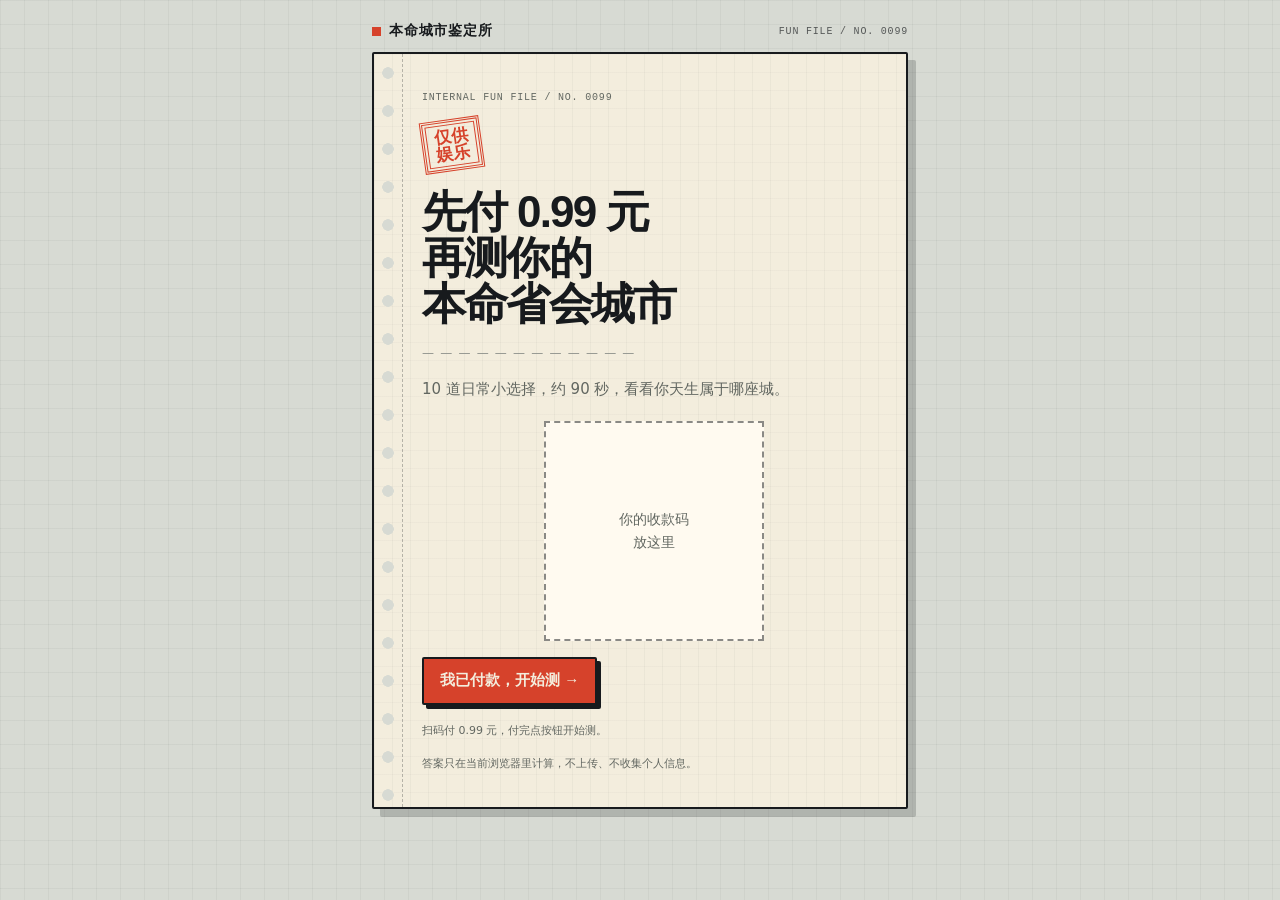
==== bengming-paywall.html @ f3a7c0a3 "add pay-first quiz page" ====
<!doctype html>
<html lang="zh-CN">
<head>
<meta charset="utf-8">
<meta name="viewport" content="width=device-width, initial-scale=1, viewport-fit=cover">
<meta name="description" content="测你的本命省会城市：10 道题，看看你天生属于哪座城。仅供娱乐。">
<meta name="theme-color" content="#d7dad3">
<title>测你的本命省会城市</title>
<style>
:root {
  --paper: #f3eddd;
  --ink: #171a1d;
  --accent: #d6422b;
  --secondary: #2457d6;
  --wash: #d7dad3;
  --muted: #626761;
  --display-font: "Arial Black", "Microsoft YaHei", "PingFang SC", sans-serif;
  --body-font: "Microsoft YaHei", "PingFang SC", system-ui, sans-serif;
}
* { box-sizing: border-box; }
html {
  background:
    linear-gradient(rgba(23,26,29,0.045) 1px, transparent 1px),
    linear-gradient(90deg, rgba(23,26,29,0.045) 1px, transparent 1px),
    var(--wash);
  background-size: 24px 24px;
}
body { min-width: 320px; margin: 0; color: var(--ink); font-family: var(--body-font); }
button { font: inherit; cursor: pointer; }
.app-shell { width: min(100%, 560px); min-height: 100dvh; margin: 0 auto; padding: 10px 12px 28px; }
.site-header {
  min-height: 42px; display: flex; align-items: center; justify-content: space-between; gap: 12px;
  color: rgba(23,26,29,0.68); font-family: Consolas, "Courier New", monospace;
  font-size: 10px; letter-spacing: 0.08em; text-transform: uppercase;
}
.site-header__title {
  display: flex; align-items: center; gap: 8px; color: var(--ink);
  font-family: var(--display-font); font-size: 14px; font-weight: 900;
}
.site-header__title::before { content: ""; width: 9px; height: 9px; flex: 0 0 auto; background: var(--accent); }
.stage {
  position: relative; overflow: hidden; width: 100%; min-height: 420px;
  background:
    linear-gradient(90deg, rgba(23,26,29,0.035) 1px, transparent 1px),
    linear-gradient(rgba(23,26,29,0.025) 1px, transparent 1px),
    var(--paper);
  background-size: 18px 18px;
  border: 2px solid var(--ink); border-radius: 2px;
  box-shadow: 8px 8px 0 rgba(23,26,29,0.2);
  padding: 28px 20px 24px 48px;
}
.stage::after {
  content: ""; position: absolute; top: 0; bottom: 0; left: 0; width: 28px;
  border-right: 1px dashed rgba(23,26,29,0.28);
  background: radial-gradient(circle at 14px 19px, var(--wash) 0 5.5px, transparent 6px) 0 0 / 28px 38px repeat-y;
  pointer-events: none;
}
.tag { font-family: Consolas, "Courier New", monospace; font-size: 10px; letter-spacing: 0.08em; color: var(--muted); }
.stamp {
  display: inline-block; padding: 6px 10px; border: 3px double var(--accent);
  outline: 1px solid var(--accent); outline-offset: -6px;
  color: var(--accent); font-family: var(--display-font); font-weight: 900;
  font-size: 17px; line-height: 1; transform: rotate(-8deg);
}
h1.title { margin: 18px 0 0; font-family: var(--display-font); font-weight: 900; font-size: 44px; line-height: 1.05; letter-spacing: -0.04em; }
.rule { margin: 18px 0; color: #8c908a; font-size: 12px; letter-spacing: 0.1em; }
.copy { color: var(--muted); font-size: 15px; line-height: 1.55; }
.big-art {
  margin: 20px 0 0; font-family: "Arial Black", Impact, sans-serif; font-size: 76px;
  line-height: 1; letter-spacing: -0.06em; color: transparent;
  -webkit-text-stroke: 2px var(--ink);
}
.btn {
  min-height: 48px; padding: 10px 16px; border: 2px solid var(--ink); border-radius: 2px;
  background: var(--accent); color: var(--paper); font-family: var(--display-font); font-weight: 900;
  font-size: 15px; box-shadow: 4px 4px 0 var(--ink);
  transition: transform 120ms ease, box-shadow 120ms ease;
}
.btn:hover { transform: translate(2px, 2px); box-shadow: 2px 2px 0 var(--ink); }
.btn:active { transform: translate(4px, 4px); box-shadow: none; }
.btn--dark { background: var(--ink); color: var(--paper); }
.btn--ghost { background: transparent; color: var(--ink); }
.btn:focus-visible, .option:focus-visible { outline: 3px solid var(--secondary); outline-offset: 3px; }

.qr-box { width: 220px; height: 220px; margin: 20px auto 0; display: grid; place-items: center; border: 2px dashed rgba(23,26,29,0.5); background: #fffaf0; color: var(--muted); font-size: 14px; line-height: 1.6; text-align: center; }
.footnote { margin-top: 18px; color: var(--muted); font-size: 11px; line-height: 1.5; }
.route { color: var(--accent); font-family: Consolas, "Courier New", monospace; font-size: 12px; letter-spacing: 0.06em; }
.progress { height: 8px; margin: 10px 0 18px; border: 2px solid var(--ink); background: #fff; }
.progress__fill { height: 100%; background: var(--accent); transition: width 200ms ease; }
.q-lead { color: var(--muted); font-size: 14px; line-height: 1.45; }
.q-prompt { margin: 8px 0 20px; font-family: var(--display-font); font-weight: 900; font-size: 26px; line-height: 1.2; }
.options { display: grid; gap: 12px; }
.option {
  display: flex; align-items: center; gap: 12px; width: 100%;
  padding: 12px 14px 12px 10px; border: 2px solid var(--ink); border-radius: 2px;
  background: #fffaf0; color: var(--ink); text-align: left; font-size: 15px; line-height: 1.3;
  box-shadow: 3px 3px 0 rgba(23,26,29,0.86);
  transition: transform 110ms ease, box-shadow 110ms ease, background 110ms ease;
}
.option:hover { background: #fff; transform: translate(2px, 2px); box-shadow: 1px 1px 0 var(--ink); }
.option:active { transform: translate(3px, 3px); box-shadow: none; }
.option__index {
  display: grid; width: 27px; height: 27px; flex: 0 0 27px; place-items: center;
  border: 1px solid var(--ink); background: var(--ink); color: var(--paper);
  font-family: Consolas, "Courier New", monospace; font-size: 15px; font-weight: 700;
}
.quiz-tip { margin-top: 18px; color: var(--muted); font-size: 11px; }
.kicker { color: var(--accent); font-size: 12px; letter-spacing: 0.06em; }
.result-name { margin: 10px 0 0; font-family: var(--display-font); font-weight: 900; font-size: 44px; line-height: 1.05; letter-spacing: -0.04em; }
.result-role { margin: 8px 0 0; color: var(--secondary); font-size: 18px; }
.result-copy { margin: 18px 0 0; font-size: 16px; line-height: 1.7; }
.barcode { margin: 18px 0 0; color: #8c908a; font-family: Consolas, "Courier New", monospace; font-size: 13px; letter-spacing: 0.02em; }
.share-box {
  margin-top: 18px; padding: 12px 14px; border: 2px dashed rgba(23,26,29,0.5);
  background: #fffaf0; font-family: var(--display-font); font-weight: 900; font-size: 17px;
}
.actions { display: flex; gap: 12px; margin-top: 20px; flex-wrap: wrap; }
.actions .btn { flex: 1 1 auto; }
.copied-tip { margin-top: 10px; color: var(--secondary); font-size: 12px; min-height: 16px; }
@media (max-width: 420px) {
  .app-shell { padding-inline: 8px; }
  .stage { box-shadow: 5px 5px 0 rgba(23,26,29,0.2); padding-left: 40px; }
  h1.title { font-size: 40px; }
  .big-art { font-size: 64px; }
  .result-name { font-size: 36px; }
}
@media (prefers-reduced-motion: reduce) {
  *, *::before, *::after { transition-duration: 0.01ms !important; }
}
</style>
</head>
<body>
<div class="app-shell">
  <header class="site-header">
    <span class="site-header__title">本命城市鉴定所</span>
    <span>FUN FILE / NO. 0099</span>
  </header>
  <main class="stage" id="app"></main>
</div>
<script>
(function () {
  "use strict";

  var CITIES = [
    { id: "chengdu", name: "成都", role: "慢生活天花板", desc: "火锅配盖碗茶，日子过得巴适。你不是拖延，你是在给生活留白。慢一点，幸福就多一点。", share: "我是天生成都人" },
    { id: "chongqing", name: "重庆", role: "山城热辣玩家", desc: "8D魔幻山城，火锅要吃最辣的，楼梯要爬最陡的。你的人生没有平路，但每一层都有风景。", share: "我是天生重庆人" },
    { id: "xian", name: "西安", role: "古都胃与心", desc: "肉夹馍配冰峰，城墙根下晒太阳。你的浪漫里，自带千年历史感。", share: "我是天生西安人" },
    { id: "hangzhou", name: "杭州", role: "江南松弛派", desc: "西湖边的松弛感，龙井配小笼包，雨天也要撑伞出门。你的节奏，慢得刚刚好。", share: "我是天生杭州人" },
    { id: "nanjing", name: "南京", role: "民国风温柔倔将", desc: "鸭血粉丝汤配梧桐大道，温柔里带着一点倔。民国风的浪漫，你天生就懂。", share: "我是天生南京人" },
    { id: "wuhan", name: "武汉", role: "过早天花板", desc: "热干面配糊汤粉，码头文化长大的人，热情直接。你的江湖气，藏在早餐里。", share: "我是天生武汉人" },
    { id: "guangzhou", name: "广州", role: "务实享受家", desc: "早茶喝到中午，糖水收尾。务实又会享受，你把日子过成了生意，也过成了生活。", share: "我是天生广州人" },
    { id: "haerbin", name: "哈尔滨", role: "冰雪热乎劲儿", desc: "冻梨配铁锅炖，零下二十度也要出门吃烧烤。你是冷天里最暖的人。", share: "我是天生哈尔滨人" },
    { id: "kunming", name: "昆明", role: "春城阳光居民", desc: "米线配饵块，阳光是最好的调味料。你的生活没有淡季，只有春天。", share: "我是天生昆明人" },
    { id: "qingdao", name: "青岛", role: "海风啤酒客", desc: "海风配啤酒，崂山配蛤蜊。你的人生信条：哈啤酒、吃蛤蜊，看海。", share: "我是天生青岛人" }
  ];

  // 每道题 4 个选项；每个选项给主城市 +2 分、副城市 +1 分。
  var QUESTIONS = [
    { lead: "周末早上，肚子先醒了。", prompt: "理想的早餐是？", options: [
      { text: "一碗热干面，边走边吃", scores: { wuhan: 2, guangzhou: 1 } },
      { text: "米线配饵块，再来杯现磨咖啡", scores: { kunming: 2, hangzhou: 1 } },
      { text: "豆浆油条，再来笼小笼包", scores: { hangzhou: 2, nanjing: 1 } },
      { text: "冰峰配肉夹馍，蹲城墙根下吃", scores: { xian: 2, chengdu: 1 } }
    ] },
    { lead: "下班了，今天不想直接回家。", prompt: "你最想去哪儿？", options: [
      { text: "茶馆，点杯盖碗茶坐一下午", scores: { chengdu: 2, kunming: 1 } },
      { text: "江边吹风，看夜景灯火", scores: { chongqing: 2, wuhan: 1 } },
      { text: "夜市，从街头吃到街尾", scores: { xian: 2, wuhan: 1 } },
      { text: "海边散步，顺手买点海鲜", scores: { qingdao: 2, guangzhou: 1 } }
    ] },
    { lead: "天气预报又变了。", prompt: "你最喜欢哪种天气？", options: [
      { text: "四季如春，不冷不热", scores: { kunming: 2, hangzhou: 1 } },
      { text: "下雪天，越冷越有劲", scores: { haerbin: 2, xian: 1 } },
      { text: "烟雨江南，梧桐叶落", scores: { nanjing: 2, hangzhou: 1 } },
      { text: "夏天越热越好，火炉才带劲", scores: { wuhan: 2, chongqing: 1 } }
    ] },
    { lead: "朋友聚餐，点菜的任务交给你。", prompt: "你点什么？", options: [
      { text: "火锅，越辣越好", scores: { chongqing: 2, chengdu: 1 } },
      { text: "早茶，慢慢喝慢慢聊", scores: { guangzhou: 2, hangzhou: 1 } },
      { text: "烧烤加啤酒，撸串到半夜", scores: { haerbin: 2, qingdao: 1 } },
      { text: "一桌家常菜，讲究个地道", scores: { nanjing: 2, xian: 1 } }
    ] },
    { lead: "难得有个小长假。", prompt: "旅行时你最看重什么？", options: [
      { text: "历史感，老城墙、古街巷", scores: { xian: 2, nanjing: 1 } },
      { text: "高原湖泊，蓝天白云", scores: { kunming: 2, hangzhou: 1 } },
      { text: "美食，一座城从早吃到晚", scores: { chengdu: 2, wuhan: 1 } },
      { text: "海，走到哪儿都要看海", scores: { qingdao: 2, guangzhou: 1 } }
    ] },
    { lead: "如果可以选，你想住在哪种地方？", prompt: "理想的居住环境是？", options: [
      { text: "山城，楼上楼下都是风景", scores: { chongqing: 2, kunming: 1 } },
      { text: "长江边，梧桐大道下散步", scores: { nanjing: 2, wuhan: 1 } },
      { text: "临湖，推窗就是西湖", scores: { hangzhou: 2, kunming: 1 } },
      { text: "靠海，出门就是沙滩", scores: { qingdao: 2, haerbin: 1 } }
    ] },
    { lead: "今天有点烦。", prompt: "你怎么解压？", options: [
      { text: "搓一顿火锅，烦恼都涮了", scores: { chengdu: 2, chongqing: 1 } },
      { text: "喝早茶，一盅两件慢慢来", scores: { guangzhou: 2, hangzhou: 1 } },
      { text: "去江边走走，吹吹风", scores: { wuhan: 2, hangzhou: 1 } },
      { text: "泡澡堂子，出身汗就好了", scores: { haerbin: 2, xian: 1 } }
    ] },
    { lead: "翻翻手机相册。", prompt: "你手机里最多的照片是？", options: [
      { text: "美食，每顿都要先拍", scores: { chengdu: 2, wuhan: 1 } },
      { text: "夜景，灯火通明的城市", scores: { chongqing: 2, guangzhou: 1 } },
      { text: "古建筑，砖瓦都透着故事", scores: { xian: 2, nanjing: 1 } },
      { text: "大海和蓝天", scores: { qingdao: 2, kunming: 1 } }
    ] },
    { lead: "聊聊生活节奏。", prompt: "你最喜欢的城市节奏是？", options: [
      { text: "慢悠悠，巴适得很", scores: { chengdu: 2, kunming: 1 } },
      { text: "快节奏，效率就是生命", scores: { guangzhou: 2, wuhan: 1 } },
      { text: "不紧不慢，刚刚好", scores: { hangzhou: 2, nanjing: 1 } },
      { text: "热情直接，江湖气十足", scores: { wuhan: 2, chongqing: 1 } }
    ] },
    { lead: "最后一题，只能带走一样。", prompt: "你选什么？", options: [
      { text: "一包火锅底料", scores: { chongqing: 2, chengdu: 1 } },
      { text: "一盒龙井", scores: { hangzhou: 2, guangzhou: 1 } },
      { text: "一坛老酒", scores: { haerbin: 2, xian: 1 } },
      { text: "一箱啤酒", scores: { qingdao: 2, haerbin: 1 } }
    ] }
  ];

  function computeResult(answerIndexes) {
    var totals = {};
    CITIES.forEach(function (c) { totals[c.id] = 0; });
    answerIndexes.forEach(function (optIdx, qIdx) {
      var opt = QUESTIONS[qIdx] && QUESTIONS[qIdx].options[optIdx];
      if (!opt) return;
      Object.keys(opt.scores).forEach(function (cityId) {
        if (totals.hasOwnProperty(cityId)) totals[cityId] += opt.scores[cityId];
      });
    });
    var best = CITIES[0];
    CITIES.forEach(function (c) { if (totals[c.id] > totals[best.id]) best = c; });
    return { city: best, totals: totals };
  }

  var app = document.getElementById("app");
  var answers = [];
  var current = 0;

  function esc(s) {
    return String(s).replace(/&/g, "&amp;").replace(/</g, "&lt;").replace(/>/g, "&gt;").replace(/"/g, "&quot;");
  }


  function renderPay() {
    app.innerHTML =
      '<p class="tag">INTERNAL FUN FILE / NO. 0099</p>' +
      '<p><span class="stamp">仅供<br>娱乐</span></p>' +
      '<h1 class="title">先付 0.99 元<br>再测你的<br>本命省会城市</h1>' +
      '<p class="rule">— — — — — — — — — — — —</p>' +
      '<p class="copy">10 道日常小选择，约 90 秒，看看你天生属于哪座城。</p>' +
      '<div class="qr-box">你的收款码<br>放这里</div>' +
      '<p><button class="btn" id="paid-btn" type="button">我已付款，开始测 →</button></p>' +
      '<p class="quiz-tip">扫码付 0.99 元，付完点按钮开始测。</p>' +
      '<p class="footnote">答案只在当前浏览器里计算，不上传、不收集个人信息。</p>';
    document.getElementById("paid-btn").addEventListener("click", function () {
      answers = [];
      current = 0;
      renderCover();
    });
  }

  function renderCover() {
    app.innerHTML =
      '<p class="tag">INTERNAL FUN FILE / NO. 0099</p>' +
      '<p><span class="stamp">仅供<br>娱乐</span></p>' +
      '<h1 class="title">测测你的<br>本命省会<br>城市</h1>' +
      '<p class="rule">— — — — — — — — — — — —</p>' +
      '<p class="copy">10 道日常小选择<br>约 90 秒，看看你天生属于哪座城。</p>' +
      '<p class="big-art">09:01</p>' +
      '<p class="copy">成都 · 重庆 · 西安 · 杭州 · 南京<br>武汉 · 广州 · 哈尔滨 · 昆明 · 青岛</p>' +
      '<p><button class="btn btn--dark" id="start-btn" type="button">开始测 →</button></p>' +
      '<p class="footnote">答案只在当前浏览器里计算，不上传、不收集个人信息。</p>';
    document.getElementById("start-btn").addEventListener("click", function () {
      answers = [];
      current = 0;
      renderQuestion();
    });
  }

  function renderQuestion() {
    var q = QUESTIONS[current];
    var letters = ["A", "B", "C", "D"];
    var html = '<p class="route">第 ' + (current + 1) + ' / ' + QUESTIONS.length + ' 题</p>' +
      '<div class="progress"><div class="progress__fill" style="width:' + Math.round(current / QUESTIONS.length * 100) + '%"></div></div>' +
      '<p class="q-lead">' + esc(q.lead) + '</p>' +
      '<p class="q-prompt">' + esc(q.prompt) + '</p>' +
      '<div class="options">';
    q.options.forEach(function (opt, i) {
      html += '<button class="option" type="button" data-opt="' + i + '">' +
        '<span class="option__index">' + letters[i] + '</span><span>' + esc(opt.text) + '</span></button>';
    });
    html += '</div><p class="quiz-tip">没有标准答案，选你真正会选的那一个。</p>';
    app.innerHTML = html;
    var buttons = app.querySelectorAll(".option");
    buttons.forEach(function (btn) {
      btn.addEventListener("click", function () {
        answers.push(parseInt(btn.getAttribute("data-opt"), 10));
        current += 1;
        if (current < QUESTIONS.length) renderQuestion();
        else renderResult();
      });
    });
  }

  function renderResult() {
    var result = computeResult(answers);
    var city = result.city;
    var shareText = city.share + "——我的本命省会城市是" + city.name + "！你呢？";
    app.innerHTML =
      '<p class="kicker">你的本命省会城市是</p>' +
      '<h1 class="result-name">' + esc(city.name) + '</h1>' +
      '<p class="result-role">' + esc(city.role) + '</p>' +
      '<p class="barcode">||||| |||||| |||| |||||||  /  09:01</p>' +
      '<p class="result-copy">' + esc(city.desc) + '</p>' +
      '<div class="share-box">' + esc(city.share) + '</div>' +
      '<div class="actions">' +
      '<button class="btn" id="copy-btn" type="button">复制分享语</button>' +
      '<button class="btn btn--ghost" id="retry-btn" type="button">重新测一次</button>' +
      '</div>' +
      '<p class="copied-tip" id="copied-tip"></p>' +
      '<p class="footnote">仅供娱乐 · 答案只在本地计算，不收集个人信息。</p>';
    document.getElementById("copy-btn").addEventListener("click", function () {
      var tip = document.getElementById("copied-tip");
      function done() { tip.textContent = "已复制，去发给朋友吧。"; }
      function fallback() {
        var ta = document.createElement("textarea");
        ta.value = shareText;
        document.body.appendChild(ta);
        ta.select();
        try { document.execCommand("copy"); done(); }
        catch (e) { tip.textContent = "复制失败，长按分享语手动复制。"; }
        document.body.removeChild(ta);
      }
      if (navigator.clipboard && navigator.clipboard.writeText) {
        navigator.clipboard.writeText(shareText).then(done, fallback);
      } else {
        fallback();
      }
    });
    document.getElementById("retry-btn").addEventListener("click", renderCover);
  }

  // 供服务端测试用的纯逻辑出口（浏览器里无害）。
  globalThis.BENGMING_TEST = { CITIES: CITIES, QUESTIONS: QUESTIONS, computeResult: computeResult };

  renderPay();
})();
</script>
</body>
</html>
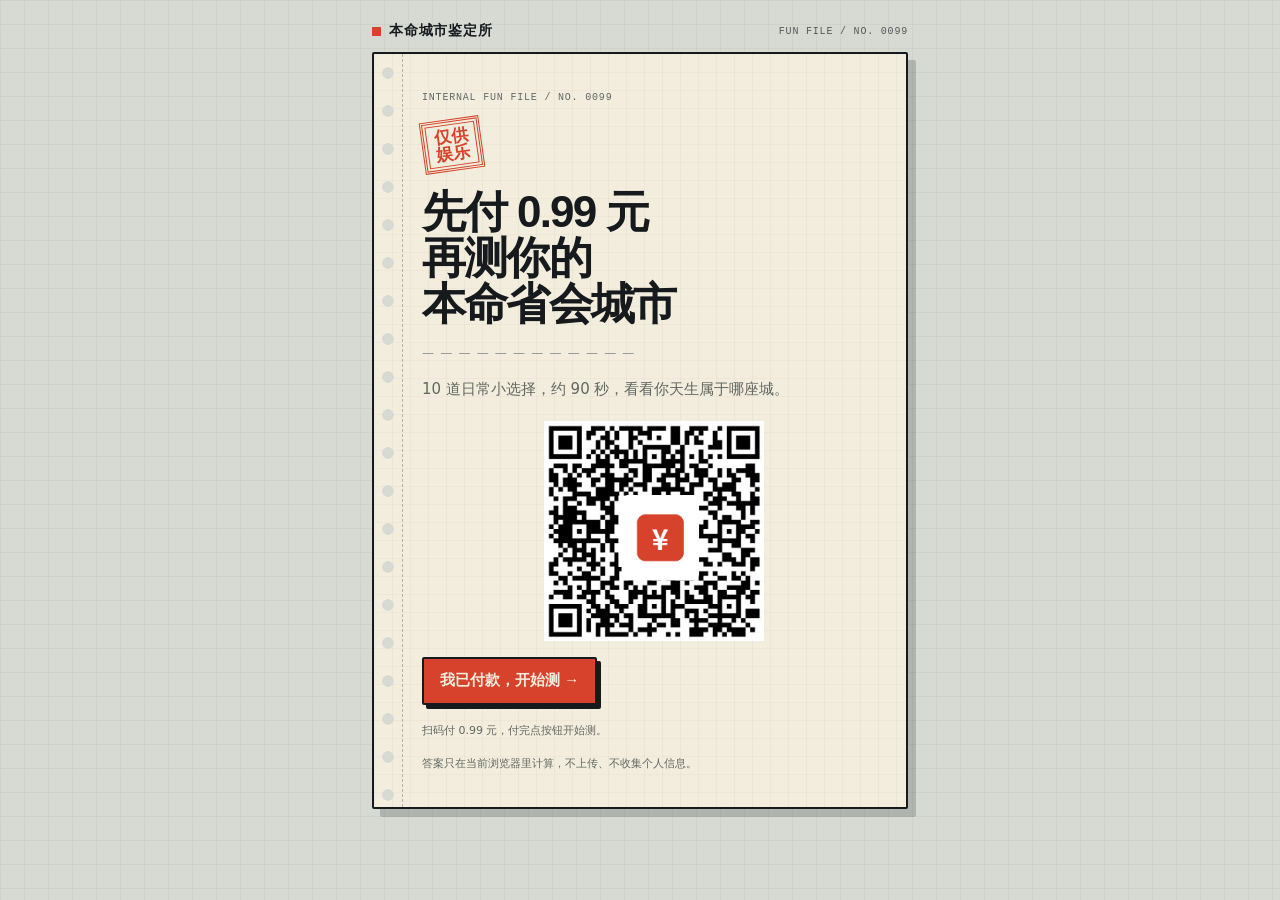
==== commit 0601498c: "put pay QR on paywall page, avatar covered" ====
--- a/bengming-paywall.html
+++ b/bengming-paywall.html
@@ -82,7 +82,7 @@
 .btn--ghost { background: transparent; color: var(--ink); }
 .btn:focus-visible, .option:focus-visible { outline: 3px solid var(--secondary); outline-offset: 3px; }
 
-.qr-box { width: 220px; height: 220px; margin: 20px auto 0; display: grid; place-items: center; border: 2px dashed rgba(23,26,29,0.5); background: #fffaf0; color: var(--muted); font-size: 14px; line-height: 1.6; text-align: center; }
+.qr-img { width: 220px; height: 220px; margin: 20px auto 0; display: block; }
 .footnote { margin-top: 18px; color: var(--muted); font-size: 11px; line-height: 1.5; }
 .route { color: var(--accent); font-family: Consolas, "Courier New", monospace; font-size: 12px; letter-spacing: 0.06em; }
 .progress { height: 8px; margin: 10px 0 18px; border: 2px solid var(--ink); background: #fff; }
@@ -249,7 +249,7 @@
       '<h1 class="title">先付 0.99 元<br>再测你的<br>本命省会城市</h1>' +
       '<p class="rule">— — — — — — — — — — — —</p>' +
       '<p class="copy">10 道日常小选择，约 90 秒，看看你天生属于哪座城。</p>' +
-      '<div class="qr-box">你的收款码<br>放这里</div>' +
+      '<img class="qr-img" src="[data-uri]" alt="收款码">' +
       '<p><button class="btn" id="paid-btn" type="button">我已付款，开始测 →</button></p>' +
       '<p class="quiz-tip">扫码付 0.99 元，付完点按钮开始测。</p>' +
       '<p class="footnote">答案只在当前浏览器里计算，不上传、不收集个人信息。</p>';
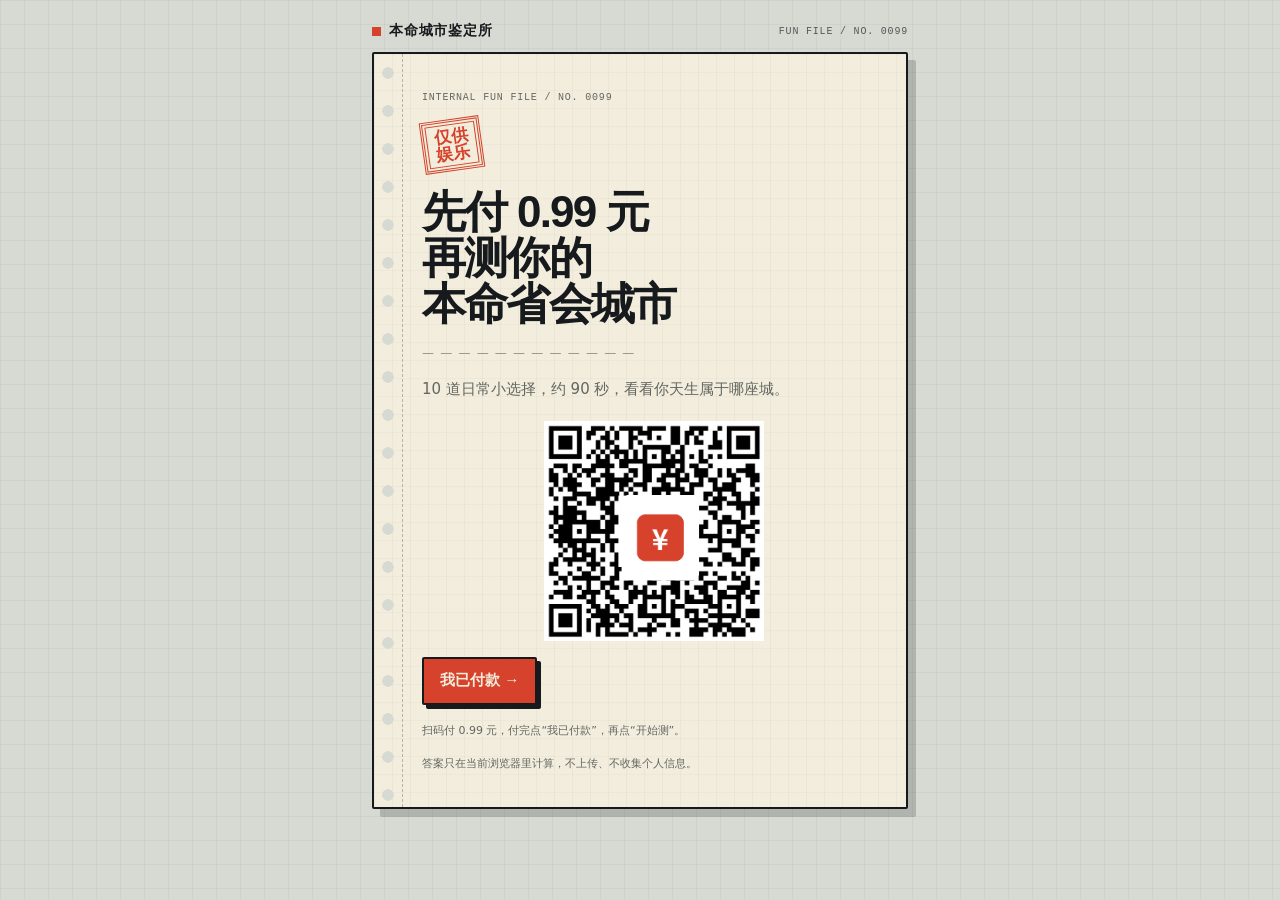
==== commit 113dbf76: "paywall: show start button only after paid tap" ====
--- a/bengming-paywall.html
+++ b/bengming-paywall.html
@@ -250,10 +250,15 @@
       '<p class="rule">— — — — — — — — — — — —</p>' +
       '<p class="copy">10 道日常小选择，约 90 秒，看看你天生属于哪座城。</p>' +
       '<img class="qr-img" src="[data-uri]" alt="收款码">' +
-      '<p><button class="btn" id="paid-btn" type="button">我已付款，开始测 →</button></p>' +
-      '<p class="quiz-tip">扫码付 0.99 元，付完点按钮开始测。</p>' +
+      '<p><button class="btn" id="paid-btn" type="button">我已付款 →</button></p>' +
+      '<p id="start-wrap" style="display:none"><button class="btn btn--dark" id="start-btn" type="button">开始测 →</button></p>' +
+      '<p class="quiz-tip">扫码付 0.99 元，付完点“我已付款”，再点“开始测”。</p>' +
       '<p class="footnote">答案只在当前浏览器里计算，不上传、不收集个人信息。</p>';
     document.getElementById("paid-btn").addEventListener("click", function () {
+      document.getElementById("start-wrap").style.display = "block";
+      document.getElementById("paid-btn").style.display = "none";
+    });
+    document.getElementById("start-btn").addEventListener("click", function () {
       answers = [];
       current = 0;
       renderCover();
